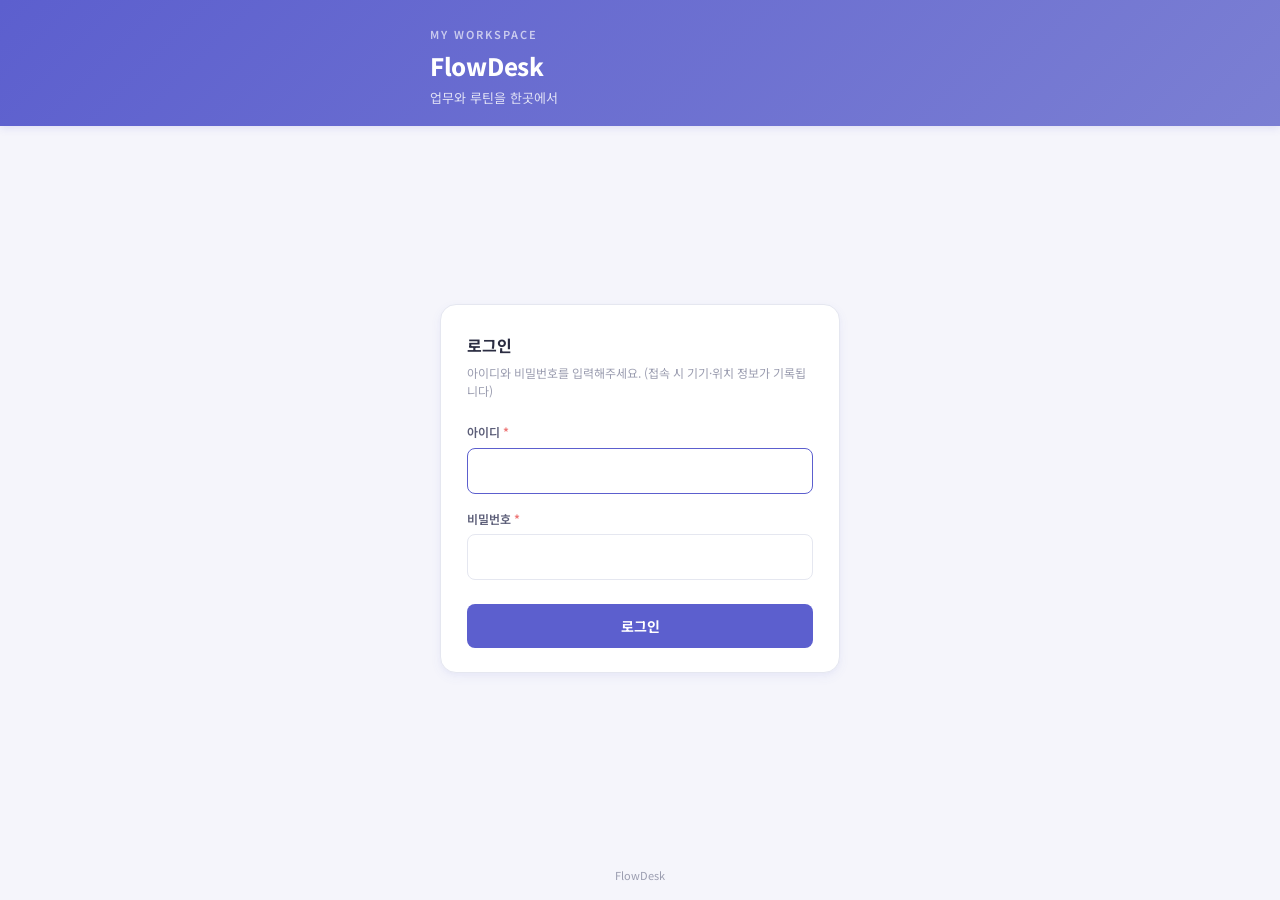
==== src/main/resources/static/login.html @ 85176a26 "﻿Initial commit: FlowDesk Spring Boot workspace Publish portfolio-ready source with hardened gitigno" ====
<!DOCTYPE html>
<html lang="ko">
<head>
<meta charset="UTF-8">
<meta name="viewport" content="width=device-width, initial-scale=1.0">
<title>로그인 · FlowDesk</title>
<link href="https://fonts.googleapis.com/css2?family=Noto+Sans+KR:wght@300;400;500;600;700;800&display=swap" rel="stylesheet">
<link rel="stylesheet" href="css/theme.css">
<style>
  body { min-height: 100vh; display: flex; flex-direction: column; }
  .login-wrap { flex: 1; display: flex; align-items: center; justify-content: center; padding: 40px 20px; }
  .login-card {
    width: 100%; max-width: 400px; background: var(--surface);
    border-radius: var(--radius); box-shadow: var(--shadow); border: 1px solid var(--border);
    padding: 28px 26px 24px;
  }
  .login-title { font-size: 16px; font-weight: 700; margin-bottom: 6px; }
  .login-desc { font-size: 12px; color: var(--text-ter); margin-bottom: 22px; }
  .login-field { margin-bottom: 16px; }
  .err {
    display: none; margin-top: 12px; padding: 10px 12px; background: var(--danger-light);
    color: var(--danger); border-radius: 8px; font-size: 12px; font-weight: 500;
  }
  .err.show { display: block; }
  .login-footer { text-align: center; font-size: 11px; color: var(--text-ter); padding: 16px; }
  .fd-header-inner { max-width: 420px; margin: 0 auto; }
  .btn-full { width: 100%; margin-top: 8px; }
</style>
</head>
<body>
<header class="fd-header">
  <div class="fd-header-inner">
    <div class="fd-header-label">MY WORKSPACE</div>
    <div class="fd-header-title">FlowDesk</div>
    <div class="fd-header-sub">업무와 루틴을 한곳에서</div>
  </div>
</header>

<div class="login-wrap">
  <div class="login-card">
    <div class="login-title">로그인</div>
    <div class="login-desc">아이디와 비밀번호를 입력해주세요. (접속 시 기기·위치 정보가 기록됩니다)</div>
    <form id="loginForm">
      <div class="login-field fd-field">
        <label>아이디 <span class="req">*</span></label>
        <input type="text" id="username" autocomplete="username" autofocus>
      </div>
      <div class="login-field fd-field">
        <label>비밀번호 <span class="req">*</span></label>
        <input type="password" id="password" autocomplete="current-password">
      </div>
      <button type="submit" class="fd-btn fd-btn-primary btn-full" id="btnLogin">로그인</button>
      <div class="err" id="errBox"></div>
    </form>
  </div>
</div>
<div class="login-footer">FlowDesk</div>

<script>
(function () {
  var path = window.location.pathname.replace(/\/login\.html$/i, '').replace(/\/$/, '');
  var AUTH_BASE = (path || '') + '/api/auth';
  var HOME = (path || '') + '/home.html';

  fetch(AUTH_BASE + '/me', { credentials: 'same-origin' })
    .then(function (r) { if (r.ok) location.replace(HOME); })
    .catch(function () {});

  function getGeo() {
    return new Promise(function (resolve) {
      if (!navigator.geolocation) { resolve({ gpsStatus: '미지원' }); return; }
      var done = false;
      var timer = setTimeout(function () { if (!done) { done = true; resolve({ gpsStatus: '타임아웃' }); } }, 4000);
      navigator.geolocation.getCurrentPosition(
        function (pos) {
          if (done) return; done = true; clearTimeout(timer);
          resolve({ latitude: pos.coords.latitude, longitude: pos.coords.longitude, accuracy: pos.coords.accuracy, gpsStatus: 'OK' });
        },
        function (err) {
          if (done) return; done = true; clearTimeout(timer);
          var status = '거부/실패';
          if (err && err.code === 1) status = '권한거부';
          if (err && err.code === 2) status = '위치불가';
          if (err && err.code === 3) status = '타임아웃';
          resolve({ gpsStatus: status });
        },
        { enableHighAccuracy: false, timeout: 3500, maximumAge: 60000 }
      );
    });
  }

  var form = document.getElementById('loginForm');
  var errBox = document.getElementById('errBox');
  var btn = document.getElementById('btnLogin');

  form.addEventListener('submit', function (e) {
    e.preventDefault();
    errBox.classList.remove('show');
    var username = document.getElementById('username').value.trim();
    var password = document.getElementById('password').value;
    if (!username || !password) {
      errBox.textContent = '아이디와 비밀번호를 입력해주세요.';
      errBox.classList.add('show');
      return;
    }
    btn.disabled = true;
    btn.textContent = '접속 정보 확인 중…';
    getGeo().then(function (geo) {
      return fetch(AUTH_BASE + '/login', {
        method: 'POST',
        credentials: 'same-origin',
        headers: { 'Content-Type': 'application/json' },
        body: JSON.stringify({
          username: username, password: password,
          latitude: geo.latitude, longitude: geo.longitude,
          accuracy: geo.accuracy, gpsStatus: geo.gpsStatus
        })
      });
    }).then(function (r) {
      return r.json().then(function (body) {
        if (!r.ok || !body.ok) throw new Error((body && body.message) || '로그인 실패');
        location.replace(HOME);
      });
    }).catch(function (err) {
      errBox.textContent = err.message || '로그인 실패';
      errBox.classList.add('show');
      btn.disabled = false;
      btn.textContent = '로그인';
    });
  });
})();
</script>
</body>
</html>
---- src/main/resources/static/css/theme.css ----
/* FlowDesk shared theme */
:root {
  --primary: #5C5FCE;
  --primary-dark: #4548B8;
  --primary-light: #EEF0FC;
  --primary-soft: #E4E7FB;
  --accent: #9B8FE0;
  --c-lavender: #9B8FE0;
  --c-pink: #F5A8C8;
  --c-yellow: #F5C45E;
  --c-mint: #7DD3C0;
  --c-coral: #F47B7B;
  --c-sky: #A8C8F5;
  --success: #5BC09C;
  --success-light: #E8F6F0;
  --warning: #F0B95E;
  --warning-light: #FDF3E0;
  --danger: #ED7474;
  --danger-light: #FCE9E9;
  --text: #2B2D42;
  --text-sec: #5C5E78;
  --text-ter: #9B9DB0;
  --border: #E5E7F0;
  --border-light: #F0F2F8;
  --bg: #F5F5FB;
  --surface: #FFFFFF;
  --surface-alt: #FAFAFE;
  --radius: 16px;
  --radius-sm: 8px;
  --shadow-sm: 0 1px 3px rgba(92,95,206,0.04), 0 1px 2px rgba(92,95,206,0.03);
  --shadow: 0 4px 12px rgba(92,95,206,0.06), 0 2px 4px rgba(92,95,206,0.04);
}

* { margin: 0; padding: 0; box-sizing: border-box; }

body {
  font-family: 'Noto Sans KR', -apple-system, sans-serif;
  background: var(--bg);
  color: var(--text);
  line-height: 1.55;
  font-size: 13px;
  -webkit-font-smoothing: antialiased;
}

.fd-header {
  background: linear-gradient(135deg, var(--primary) 0%, #7B7FD3 100%);
  color: #fff;
  padding: 26px 32px 18px;
  box-shadow: 0 2px 8px rgba(92,95,206,0.15);
}
.fd-header-label {
  font-size: 11px;
  font-weight: 600;
  letter-spacing: 2px;
  opacity: 0.65;
  margin-bottom: 4px;
}
.fd-header-title {
  font-size: 24px;
  font-weight: 800;
  letter-spacing: -0.3px;
}
.fd-header-sub {
  font-size: 13px;
  opacity: 0.8;
  margin-top: 4px;
}

.fd-content {
  width: 100%;
  max-width: none;
  margin: 0;
  padding: 22px 28px 56px;
}

.fd-card {
  background: var(--surface);
  border-radius: var(--radius);
  padding: 24px 26px;
  border: 1px solid var(--border-light);
  box-shadow: var(--shadow-sm);
  margin-bottom: 16px;
}
.fd-card-title {
  font-size: 17px;
  font-weight: 700;
  margin-bottom: 6px;
}
.fd-card-desc {
  font-size: 13px;
  color: var(--text-ter);
  margin-bottom: 16px;
}

.fd-toolbar {
  display: flex;
  flex-wrap: wrap;
  align-items: center;
  gap: 10px;
  background: var(--surface);
  border: 1px solid var(--border-light);
  border-radius: 12px;
  padding: 14px 16px;
  margin-bottom: 16px;
  box-shadow: var(--shadow-sm);
}
.fd-control-label {
  font-size: 12px;
  font-weight: 700;
  color: var(--text-sec);
  margin-right: 4px;
}
.fd-user-select {
  min-width: 180px;
  border: 1px solid var(--border);
  background: #fff;
  color: var(--text);
  border-radius: 8px;
  padding: 8px 12px;
  font-size: 13px;
  font-weight: 600;
  font-family: inherit;
}
.fd-period-btn {
  border: 1px solid var(--border);
  background: #fff;
  color: var(--text-sec);
  border-radius: 8px;
  padding: 8px 12px;
  font-size: 12px;
  font-weight: 600;
  cursor: pointer;
  font-family: inherit;
}
.fd-period-btn.active {
  background: var(--primary);
  border-color: var(--primary);
  color: #fff;
}
.fd-custom-range {
  display: flex;
  align-items: center;
  gap: 6px;
  max-width: 100%;
  min-width: 0;
}
.fd-custom-range input {
  border: 1px solid var(--border);
  border-radius: 8px;
  padding: 7px 10px;
  font-size: 12px;
  font-family: inherit;
  min-width: 0;
  max-width: 100%;
  box-sizing: border-box;
}

.fd-btn {
  border: none;
  border-radius: 8px;
  padding: 12px 20px;
  font-size: 14px;
  font-weight: 700;
  cursor: pointer;
  font-family: inherit;
}
.fd-btn-primary { background: var(--primary); color: #fff; }
.fd-btn-primary:hover { background: var(--primary-dark); }
.fd-btn-ghost { background: var(--primary-light); color: var(--primary-dark); }
.fd-btn-danger { background: var(--danger-light); color: var(--danger); }
.fd-btn-sm { padding: 8px 12px; font-size: 12px; }
.fd-btn:disabled { opacity: 0.6; cursor: not-allowed; }

.fd-tabs {
  display: flex;
  gap: 0;
  background: var(--surface);
  border-bottom: 1px solid var(--border);
  margin: 0 -28px 20px;
  padding: 0 28px;
}
.fd-tab-btn {
  padding: 16px 22px;
  border: none;
  background: transparent;
  color: var(--text-sec);
  font-weight: 600;
  font-size: 15px;
  cursor: pointer;
  font-family: inherit;
  border-bottom: 3px solid transparent;
  margin-bottom: -1px;
}
.fd-tab-btn.active {
  color: var(--primary);
  border-bottom-color: var(--primary);
  font-weight: 700;
}
.fd-tab-pane { display: none; }
.fd-tab-pane.active { display: block; }

.fd-table { width: 100%; border-collapse: collapse; }
.fd-table th,
.fd-table td {
  padding: 14px 10px;
  text-align: left;
  border-bottom: 1px solid var(--border-light);
  font-size: 14px;
  vertical-align: top;
}
.fd-table th {
  color: var(--text-ter);
  font-weight: 700;
  font-size: 12px;
}
.fd-table tr:hover td { background: var(--surface-alt); }

.fd-field {
  min-width: 0;
  max-width: 100%;
}
.fd-field label {
  display: block;
  font-size: 12px;
  font-weight: 600;
  color: var(--text-sec);
  margin-bottom: 6px;
}
.fd-field label .req { color: var(--danger); }
.fd-field input,
.fd-field select,
.fd-field textarea {
  display: block;
  width: 100%;
  max-width: 100%;
  min-width: 0;
  padding: 12px 13px;
  border: 1px solid var(--border);
  border-radius: 8px;
  font-size: 14px;
  font-family: inherit;
  color: var(--text);
  outline: none;
  background: #fff;
  box-sizing: border-box;
}
/* date/datetime 은 브라우저 기본 min-width로 화면을 넘기기 쉬움 */
.fd-field input[type="date"],
.fd-field input[type="datetime-local"],
.fd-field input[type="time"],
.fd-field input[type="month"],
.fd-field input[type="week"],
input[type="date"],
input[type="datetime-local"],
input[type="time"] {
  width: 100%;
  max-width: 100%;
  min-width: 0;
  box-sizing: border-box;
  -webkit-appearance: none;
  appearance: none;
}
.fd-field input:focus,
.fd-field select:focus,
.fd-field textarea:focus { border-color: var(--primary); }

.fd-chip {
  display: inline-block;
  background: var(--primary-light);
  color: var(--primary-dark);
  border-radius: 999px;
  padding: 8px 14px;
  font-size: 13px;
  font-weight: 700;
}
.fd-badge {
  display: inline-block;
  padding: 4px 8px;
  border-radius: 999px;
  background: var(--primary-light);
  color: var(--primary-dark);
  font-size: 11px;
  font-weight: 700;
}
.fd-badge.login { background: var(--success-light); color: #2E8B6A; }

.fd-kpi-grid {
  display: grid;
  grid-template-columns: repeat(4, 1fr);
  gap: 16px;
  margin-bottom: 18px;
}
.fd-kpi {
  background: var(--surface);
  border: 1px solid var(--border-light);
  border-radius: 14px;
  padding: 18px 20px;
  box-shadow: var(--shadow-sm);
}
.fd-kpi-label { font-size: 13px; color: var(--text-ter); font-weight: 600; margin-bottom: 8px; }
.fd-kpi-value { font-size: 28px; font-weight: 800; letter-spacing: -0.5px; }
.fd-kpi-unit { font-size: 14px; font-weight: 600; color: var(--text-sec); margin-left: 3px; }
.fd-kpi-delta { font-size: 13px; margin-top: 8px; font-weight: 600; }
.fd-kpi-delta.down { color: var(--success); }
.fd-kpi-delta.up { color: var(--danger); }
.fd-kpi-delta.flat { color: var(--text-ter); }

.fd-grid-2 {
  display: grid;
  grid-template-columns: 1fr 1fr;
  gap: 18px;
}
.fd-grid-2 > * { min-width: 0; max-width: 100%; }
.fd-chart-wrap {
  position: relative;
  width: 100%;
  max-width: 100%;
  height: 360px;
  overflow: hidden;
}
.fd-chart-wrap canvas {
  display: block;
  width: 100% !important;
  max-width: 100% !important;
  height: 100% !important;
}
.fd-chart-empty {
  text-align: center;
  color: var(--text-ter);
  padding: 48px 12px;
  font-size: 14px;
}

.fd-toast {
  position: fixed;
  right: 20px;
  bottom: 20px;
  background: #2B2D42;
  color: #fff;
  padding: 12px 16px;
  border-radius: 10px;
  font-size: 13px;
  font-weight: 600;
  opacity: 0;
  transform: translateY(8px);
  transition: all 0.2s;
  z-index: 99;
  pointer-events: none;
}
.fd-toast.show { opacity: 1; transform: translateY(0); }

/* 커스텀 확인 다이얼로그 */
.fd-confirm-backdrop {
  position: fixed;
  inset: 0;
  z-index: 120;
  display: flex;
  align-items: center;
  justify-content: center;
  padding: 20px;
  background: rgba(30, 32, 48, 0);
  opacity: 0;
  transition: opacity 0.16s ease, background 0.16s ease;
  box-sizing: border-box;
}
.fd-confirm-backdrop.show {
  opacity: 1;
  background: rgba(30, 32, 48, 0.45);
}
.fd-confirm {
  width: 100%;
  max-width: 380px;
  background: #fff;
  border-radius: 16px;
  box-shadow: 0 18px 48px rgba(0, 0, 0, 0.18);
  overflow: hidden;
  transform: translateY(8px) scale(0.98);
  transition: transform 0.16s ease;
}
.fd-confirm-backdrop.show .fd-confirm {
  transform: translateY(0) scale(1);
}
.fd-confirm-head {
  padding: 18px 20px 8px;
}
.fd-confirm-title {
  font-size: 16px;
  font-weight: 800;
  color: var(--text);
  letter-spacing: -0.2px;
}
.fd-confirm-body {
  padding: 4px 20px 18px;
  font-size: 14px;
  line-height: 1.55;
  color: var(--text-sec);
  white-space: pre-wrap;
  word-break: keep-all;
}
.fd-confirm-actions {
  display: flex;
  justify-content: flex-end;
  gap: 8px;
  padding: 12px 16px 16px;
  border-top: 1px solid var(--border-light);
  background: var(--surface-alt);
}

.fd-link-btn {
  display: inline-block;
  margin-top: 16px;
  padding: 12px 18px;
  border-radius: 8px;
  background: var(--primary);
  color: #fff;
  text-decoration: none;
  font-weight: 700;
  font-size: 13px;
}

.fd-mono { font-variant-numeric: tabular-nums; white-space: nowrap; }
.fd-empty { text-align: center; padding: 40px 16px; color: var(--text-ter); }

/* 긴 텍스트 말줄임 + hover/탭 전체 보기 */
.fd-clip {
  position: relative;
  display: inline-block;
  max-width: 100%;
  vertical-align: bottom;
  cursor: help;
  color: inherit;
  font: inherit;
}
.fd-clip-plain { cursor: default; }
.fd-clip-short {
  display: inline-block;
  max-width: 100%;
  overflow: hidden;
  text-overflow: ellipsis;
  white-space: nowrap;
  vertical-align: bottom;
}
.fd-clip-tip {
  display: none;
  position: absolute;
  left: 0;
  top: calc(100% + 6px);
  z-index: 90;
  min-width: 140px;
  max-width: min(420px, calc(100vw - 24px));
  padding: 8px 10px;
  border-radius: 8px;
  background: #1E2030;
  color: #fff;
  font-size: 11px;
  font-weight: 500;
  line-height: 1.45;
  white-space: pre-wrap;
  word-break: break-word;
  box-shadow: 0 10px 28px rgba(20, 22, 36, 0.28);
  pointer-events: none;
}
.fd-clip-tip::before {
  content: '';
  position: absolute;
  left: 12px;
  top: -5px;
  width: 10px;
  height: 10px;
  background: #1E2030;
  transform: rotate(45deg);
}
@media (hover: hover) and (pointer: fine) {
  .fd-clip:hover > .fd-clip-tip,
  .fd-clip:focus-within > .fd-clip-tip {
    display: block;
  }
}
@media (hover: none), (pointer: coarse) {
  .fd-clip:not(.fd-clip-plain) {
    cursor: pointer;
    -webkit-tap-highlight-color: transparent;
  }
  .fd-clip.is-open > .fd-clip-tip {
    display: block;
    pointer-events: auto;
  }
}
.fd-table td .fd-clip {
  max-width: 11ch;
}
.fd-mobile-card .meta .v .fd-clip {
  max-width: 100%;
}

html, body {
  max-width: 100%;
  overflow-x: hidden;
}

.fd-table-wrap {
  width: 100%;
  max-width: 100%;
  overflow-x: auto;
  -webkit-overflow-scrolling: touch;
}

/* 모바일 리스트 카드 (넓은 테이블 대체) */
.fd-mobile-list { display: none; }
.fd-mobile-card {
  border: 1px solid var(--border-light);
  border-radius: 12px;
  padding: 12px 14px;
  background: var(--surface-alt);
  margin-bottom: 10px;
}
.fd-mobile-card:last-child { margin-bottom: 0; }
.fd-mobile-card .row1 {
  display: flex;
  justify-content: space-between;
  align-items: flex-start;
  gap: 8px;
  margin-bottom: 8px;
}
.fd-mobile-card .when {
  font-size: 12px;
  font-weight: 700;
  font-variant-numeric: tabular-nums;
  color: var(--text);
}
.fd-mobile-card .meta {
  display: grid;
  grid-template-columns: 72px 1fr;
  gap: 4px 8px;
  font-size: 12px;
}
.fd-mobile-card .meta .k { color: var(--text-ter); font-weight: 650; }
.fd-mobile-card .meta .v { color: var(--text-sec); word-break: break-word; min-width: 0; }

.fd-pagination {
  display: flex;
  justify-content: center;
  align-items: center;
  flex-wrap: wrap;
  gap: 4px;
  margin-top: 14px;
  padding: 4px 0 2px;
}
.fd-page-btn {
  min-width: 32px;
  height: 32px;
  padding: 0 8px;
  border: 1px solid var(--border);
  border-radius: 6px;
  background: var(--surface);
  color: var(--text-sec);
  font-size: 12px;
  font-weight: 600;
  font-family: inherit;
  cursor: pointer;
  display: inline-flex;
  align-items: center;
  justify-content: center;
  transition: border-color 0.15s, color 0.15s, background 0.15s;
}
.fd-page-btn:hover:not(:disabled) {
  border-color: var(--primary);
  color: var(--primary);
}
.fd-page-btn.active {
  background: var(--primary);
  border-color: var(--primary);
  color: #fff;
  font-weight: 700;
}
.fd-page-btn:disabled {
  opacity: 0.35;
  cursor: default;
}
.fd-page-ellipsis {
  min-width: 20px;
  text-align: center;
  color: var(--text-ter);
  font-size: 12px;
}
.fd-page-info {
  width: 100%;
  text-align: center;
  font-size: 11px;
  color: var(--text-ter);
  margin-top: 6px;
  font-weight: 500;
}

@media (max-width: 1100px) {
  .fd-grid-2 { grid-template-columns: 1fr; }
  .fd-chart-wrap { height: 280px; }
}
@media (max-width: 900px) {
  .fd-kpi-grid { grid-template-columns: repeat(2, 1fr); }
  .fd-content { padding: 14px 14px 36px; overflow-x: hidden; max-width: 100%; }
  .fd-tabs { margin: 0 -14px 14px; padding: 0 14px; }
  .fd-header { padding: 18px 16px 14px; }
  .fd-header-title { font-size: 20px; }
  .fd-header-sub { font-size: 12px; word-break: keep-all; }
  .fd-card { padding: 16px 14px; border-radius: 12px; overflow: hidden; max-width: 100%; }
  .fd-card-title { font-size: 15px; }
  .fd-toolbar {
    padding: 10px 12px;
    gap: 8px;
    max-width: 100%;
  }
  .fd-toolbar .fd-user-select,
  .fd-toolbar select,
  .fd-toolbar input[type="search"],
  .fd-toolbar input[type="date"],
  .fd-toolbar input[type="datetime-local"] {
    min-width: 0 !important;
    flex: 1 1 100%;
    width: 100%;
    max-width: 100%;
    font-size: 16px;
  }
  .fd-custom-range {
    width: 100%;
    max-width: 100%;
    flex-wrap: wrap;
    gap: 8px;
  }
  .fd-custom-range input[type="date"],
  .fd-custom-range input[type="datetime-local"] {
    flex: 1 1 100%;
    width: 100% !important;
    max-width: 100% !important;
    min-width: 0 !important;
  }
  .fd-btn { min-height: 40px; }
  .fd-field input,
  .fd-field select,
  .fd-field textarea { font-size: 16px; } /* iOS zoom 방지 */
  .fd-field input[type="date"],
  .fd-field input[type="datetime-local"],
  .fd-field input[type="time"] {
    width: 100% !important;
    max-width: 100% !important;
    min-width: 0 !important;
  }
  .fd-toast { left: 12px; right: 12px; bottom: 12px; }
  .fd-chart-wrap { height: 220px; }
  .fd-desktop-only { display: none !important; }
  .fd-mobile-list { display: block; }
}
@media (max-width: 560px) {
  .fd-kpi-grid { grid-template-columns: 1fr 1fr; gap: 8px; }
  .fd-tabs { gap: 0; overflow-x: auto; flex-wrap: nowrap; }
  .fd-tab-btn { white-space: nowrap; flex: 0 0 auto; }
  .fd-chart-wrap { height: 200px; }
  .fd-page-btn { min-width: 30px; height: 30px; }
}
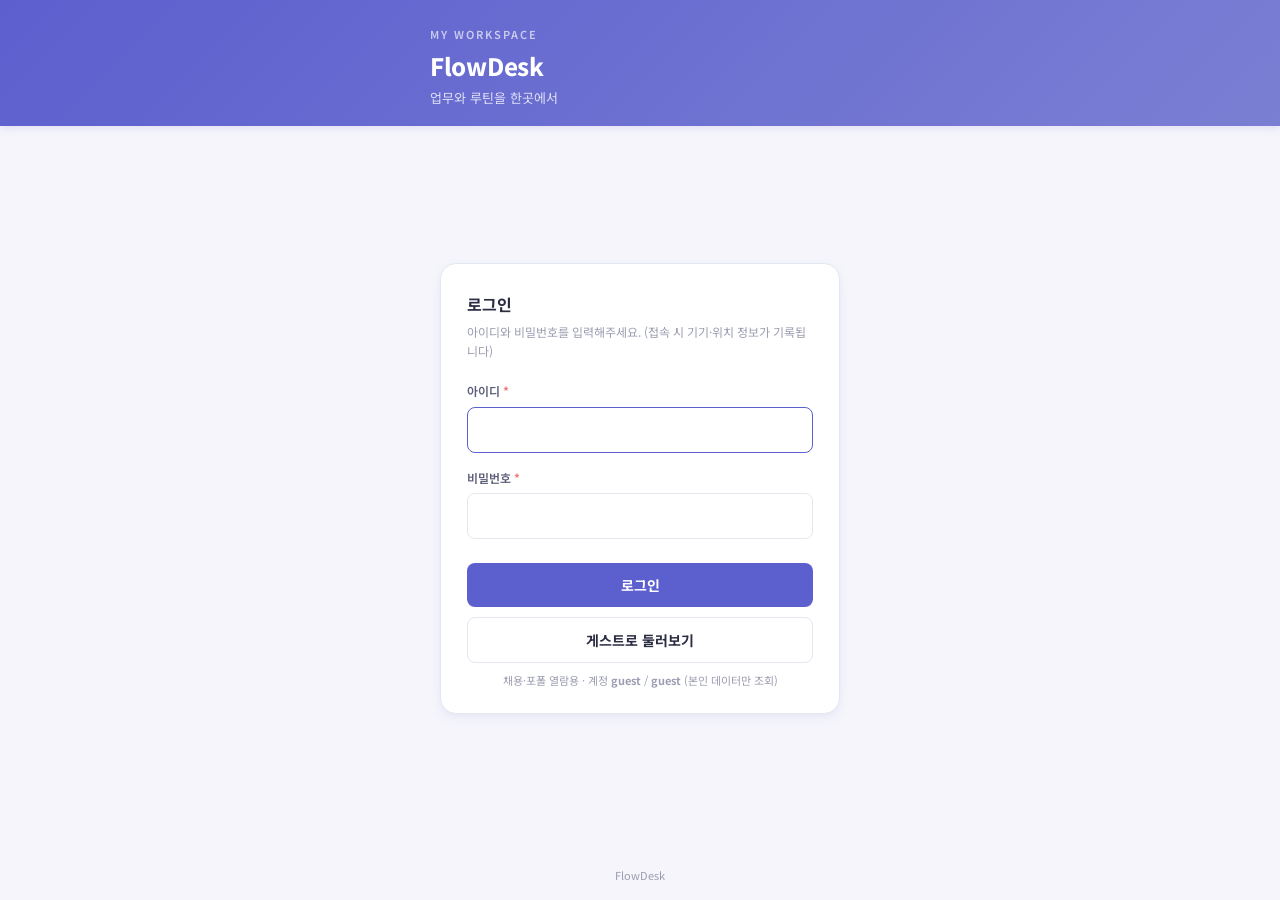
==== commit 3554e6fc: "﻿feat: add portfolio guest one-click login on login page Recruiters can enter as guest/guest; bootst" ====
--- a/src/main/resources/static/login.html
+++ b/src/main/resources/static/login.html
@@ -25,6 +25,14 @@
   .login-footer { text-align: center; font-size: 11px; color: var(--text-ter); padding: 16px; }
   .fd-header-inner { max-width: 420px; margin: 0 auto; }
   .btn-full { width: 100%; margin-top: 8px; }
+  .btn-guest {
+    width: 100%; margin-top: 10px;
+    background: #fff; color: var(--text); border: 1px solid var(--border);
+  }
+  .btn-guest:hover { background: #f4f5f8; }
+  .guest-hint {
+    margin-top: 10px; font-size: 11px; color: var(--text-ter); text-align: center; line-height: 1.45;
+  }
 </style>
 </head>
 <body>
@@ -50,6 +58,8 @@
         <input type="password" id="password" autocomplete="current-password">
       </div>
       <button type="submit" class="fd-btn fd-btn-primary btn-full" id="btnLogin">로그인</button>
+      <button type="button" class="fd-btn btn-guest" id="btnGuestLogin">게스트로 둘러보기</button>
+      <div class="guest-hint">채용·포폴 열람용 · 계정 <b>guest</b> / <b>guest</b> (본인 데이터만 조회)</div>
       <div class="err" id="errBox"></div>
     </form>
   </div>
@@ -92,19 +102,23 @@
   var form = document.getElementById('loginForm');
   var errBox = document.getElementById('errBox');
   var btn = document.getElementById('btnLogin');
+  var btnGuest = document.getElementById('btnGuestLogin');
 
-  form.addEventListener('submit', function (e) {
-    e.preventDefault();
+  function setBusy(busy, label) {
+    btn.disabled = !!busy;
+    btnGuest.disabled = !!busy;
+    btn.textContent = busy ? (label || '접속 정보 확인 중…') : '로그인';
+    btnGuest.textContent = busy ? '접속 중…' : '게스트로 둘러보기';
+  }
+
+  function doLogin(username, password) {
     errBox.classList.remove('show');
-    var username = document.getElementById('username').value.trim();
-    var password = document.getElementById('password').value;
     if (!username || !password) {
       errBox.textContent = '아이디와 비밀번호를 입력해주세요.';
       errBox.classList.add('show');
       return;
     }
-    btn.disabled = true;
-    btn.textContent = '접속 정보 확인 중…';
+    setBusy(true);
     getGeo().then(function (geo) {
       return fetch(AUTH_BASE + '/login', {
         method: 'POST',
@@ -124,9 +138,22 @@
     }).catch(function (err) {
       errBox.textContent = err.message || '로그인 실패';
       errBox.classList.add('show');
-      btn.disabled = false;
-      btn.textContent = '로그인';
+      setBusy(false);
     });
+  }
+
+  form.addEventListener('submit', function (e) {
+    e.preventDefault();
+    doLogin(
+      document.getElementById('username').value.trim(),
+      document.getElementById('password').value
+    );
+  });
+
+  btnGuest.addEventListener('click', function () {
+    document.getElementById('username').value = 'guest';
+    document.getElementById('password').value = 'guest';
+    doLogin('guest', 'guest');
   });
 })();
 </script>
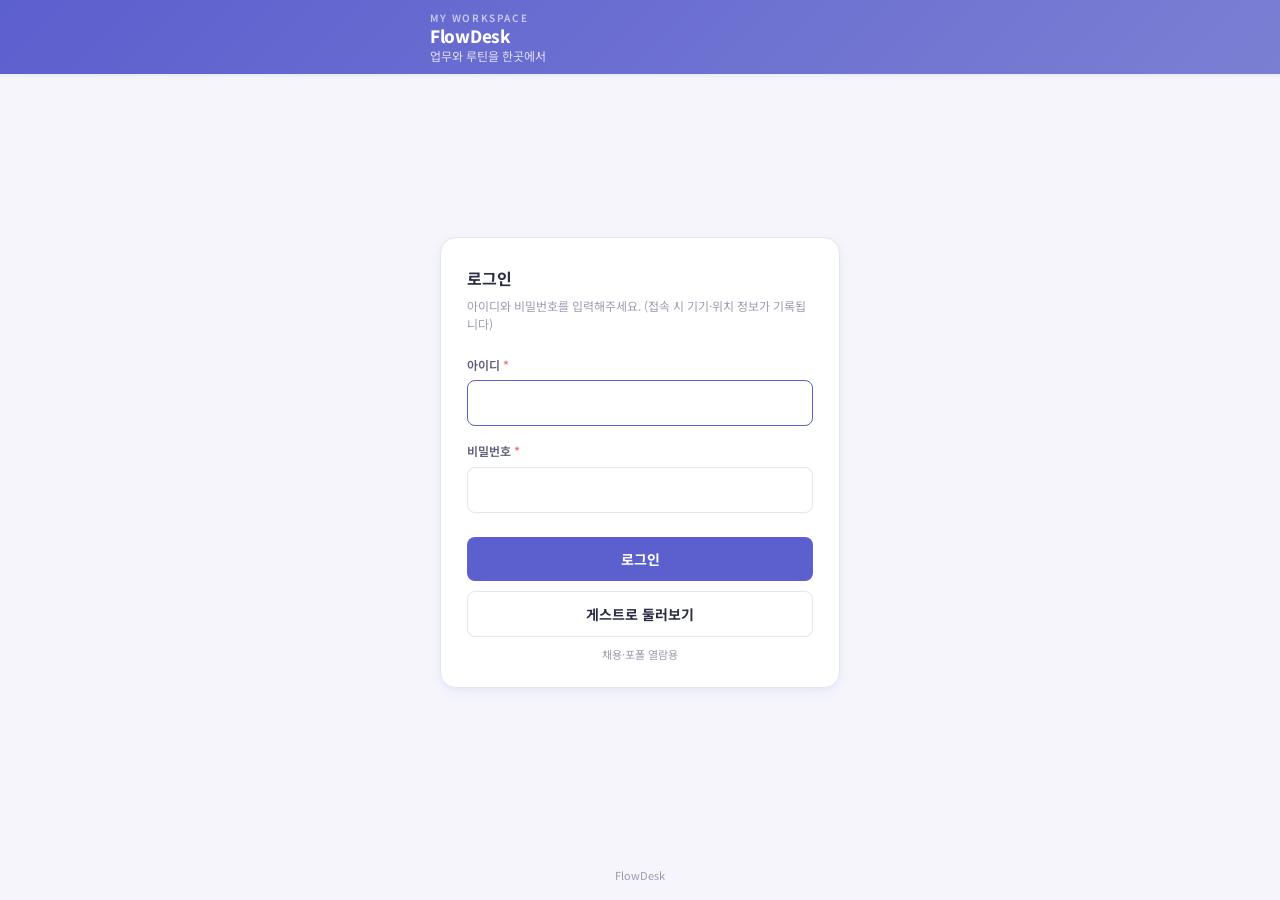
==== commit 02c617cf: "불필요한 문구 제거" ====
--- a/src/main/resources/static/login.html
+++ b/src/main/resources/static/login.html
@@ -59,7 +59,7 @@
       </div>
       <button type="submit" class="fd-btn fd-btn-primary btn-full" id="btnLogin">로그인</button>
       <button type="button" class="fd-btn btn-guest" id="btnGuestLogin">게스트로 둘러보기</button>
-      <div class="guest-hint">채용·포폴 열람용 · 계정 <b>guest</b> / <b>guest</b> (본인 데이터만 조회)</div>
+      <div class="guest-hint">채용·포폴 열람용</div>
       <div class="err" id="errBox"></div>
     </form>
   </div>
--- a/src/main/resources/static/css/theme.css
+++ b/src/main/resources/static/css/theme.css
@@ -45,32 +45,35 @@
 .fd-header {
   background: linear-gradient(135deg, var(--primary) 0%, #7B7FD3 100%);
   color: #fff;
-  padding: 26px 32px 18px;
-  box-shadow: 0 2px 8px rgba(92,95,206,0.15);
+  padding: 12px 22px 10px;
+  box-shadow: 0 1px 4px rgba(92,95,206,0.12);
 }
 .fd-header-label {
-  font-size: 11px;
+  font-size: 10px;
   font-weight: 600;
-  letter-spacing: 2px;
+  letter-spacing: 1.6px;
   opacity: 0.65;
-  margin-bottom: 4px;
+  margin-bottom: 1px;
+  line-height: 1.2;
 }
 .fd-header-title {
-  font-size: 24px;
+  font-size: 17px;
   font-weight: 800;
   letter-spacing: -0.3px;
+  line-height: 1.25;
 }
 .fd-header-sub {
-  font-size: 13px;
+  font-size: 12px;
   opacity: 0.8;
-  margin-top: 4px;
+  margin-top: 2px;
+  line-height: 1.3;
 }
 
 .fd-content {
   width: 100%;
   max-width: none;
   margin: 0;
-  padding: 22px 28px 56px;
+  padding: 16px 22px 48px;
 }
 
 .fd-card {
